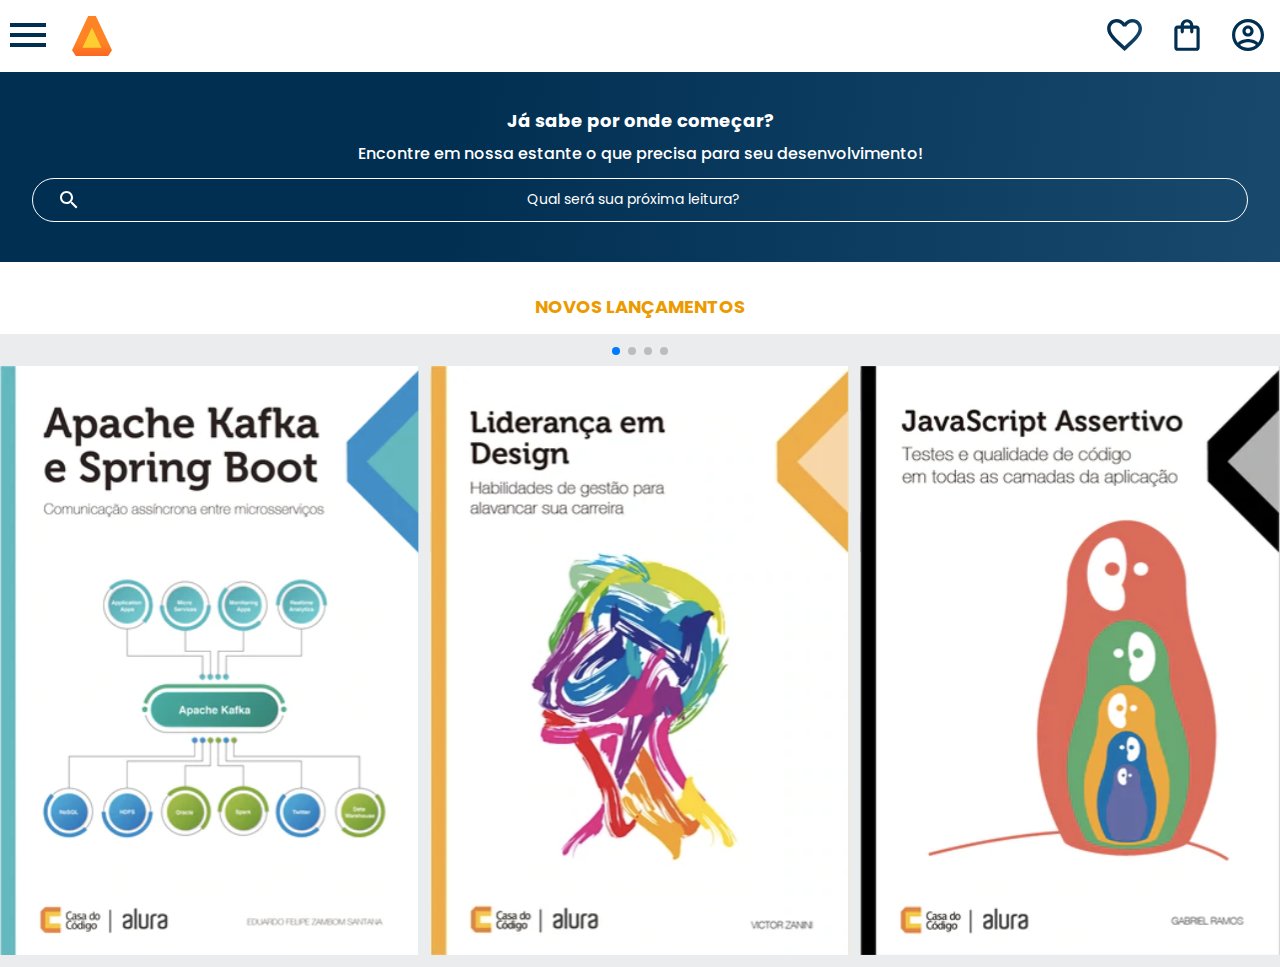
==== mobilefirst/index.html @ 25803c04 "aula 2 - div 3" ====
<!DOCTYPE html>
<html>

<head>
    <meta charset="UTF-8">
    <meta name="viewport" content="width=device-width, initial-scale=1.0">
    <title>AluraBooks</title>
    <link rel="stylesheet" href="reset.css">
    <link rel="preconnect" href="https://fonts.googleapis.com">
    <link rel="preconnect" href="https://fonts.gstatic.com" crossorigin>
    <link href="https://fonts.googleapis.com/css2?family=Poppins:wght@300;400;500;700&display=swap" rel="stylesheet">
    <link rel="stylesheet" href="https://cdn.jsdelivr.net/npm/swiper@11/swiper-bundle.min.css"/> <!--SWIPERJS-->
    <link rel="stylesheet" href="styles.css">
</head>

<body>
    <header class="cabeçalho">
        <div class="container">
            
            <input type="checkbox" id="menu" class="container__botao">
            <label for="menu">
                <span class="cabeçalho__menu-hamburguer container__imagem"></span>
            </label>

            <ul class="lista-menu">
                <li class="lista-menu__titulo">Categorias</li>

                <li class="lista-menu__item">
                    <a href="#" class="lista-menu__link">Programação</a>
                </li>

                <li class="lista-menu__item">
                    <a href="#" class="lista-menu__link">Front-end</a>
                </li>

                <li class="lista-menu__item">
                    <a href="#" class="lista-menu__link">Infraestrutura</a>
                </li>

                <li class="lista-menu__item">
                    <a href="#" class="lista-menu__link">Business</a>
                </li>

                <li class="lista-menu__item">
                    <a href="#" class="lista-menu__link">Design & UX</a>
                </li>
            </ul>

            <img src="assets/Logo.svg" alt="Logo da Alurabooks" class="container__imagem">
        </div>
        <div class="container">
            <a href="#">
                <img src="assets/Favoritos.svg" alt="Meus favoritos" class="container__imagem">
            </a>
            <a href="#">
                <img src="assets/Compras.svg" alt="Carrinhos de compras" class="container__imagem">
            </a>
            <a href="#">
                <img src="assets/Usuario.svg" alt="Meu perfil" class="container__imagem">
            </a>
        </div>
    </header>

    <section class="banner">
        <h2 class="banner__titulo">Já sabe por onde começar?</h2>
        <p class="banner__texto">Encontre em nossa estante o que precisa para seu desenvolvimento!</p>

        <input type="search" class="banner__pesquisa" placeholder="Qual será sua próxima leitura?">
    </section>
    
    <section class="carrossel">
        <h2 class="carrossel__titulo">Novos lançamentos</h2>

        <!--INICIO DO SWIPERJS EM HTML-->

        <!-- Slider main container -->
<div class="swiper">
    <!-- Additional required wrapper -->

    <!-- If we need pagination -->
    <div class="swiper-pagination"></div>

    <div class="swiper-wrapper">
      <!-- Slides -->
        <div class="swiper-slide">  <!--swiper 1-->
            <img src="assets/ApacheKafka.svg" alt="Livro sobre Apache Kafka e spring boot">
        </div>
        <div class="swiper-slide"> <!--swiper 2-->
            <img src="assets/Lideranc╠ºa.svg" alt="Livro sobre liderança em Design">
        </div>  
        <div class="swiper-slide"> <!--swiper 3-->
            <img src="assets/Javascript.svg" alt="Livro sobre JavaScript">
        </div>
        <div class="swiper-slide"> <!--swiper 4-->
            <img src="assets/Guia Front-end.svg" alt="Livro sobre guia de Front end">
        </div>
        <div class="swiper-slide"> <!--swiper 5-->
            <img src="assets/Portugol.svg" alt="Livro sobre Portugol">
        </div>
        <div class="swiper-slide"> <!--swiper 6-->
            <img src="assets/Acessibilidade.svg" alt="Livro sobre Assessibilidade">
        </div>
      ...
    </div>
  
    <!-- If we need navigation buttons -->
    <div class="swiper-button-prev"></div>
    <div class="swiper-button-next"></div>

  </div>
    </section>

    <script src="https://cdn.jsdelivr.net/npm/swiper@11/swiper-bundle.min.js"></script> <!--SWIPERJS-->
    <script> 
        const swiper = new Swiper('.swiper', {
    spaceBetween: 10,
    slidesPerView: 3,
    pagination: {
        el: '.swiper-pagination',
        type: 'bullets',
    },
});
    </script>

</body>

</html>
---- mobilefirst/styles.css ----
@import url("styles/header.css");
@import url("styles/banner.css");
@import url("styles/carrossel.css");

:root {
    --fundo: #EBECEE;
    --branco: #FFFFFF;
    --laranja: #EB9B00;
    --azul-degrade: linear-gradient(97.54deg, #002F52 35.49%, #326589 165.37%);
    --fonte-principal: "Poppins";
}

body {
    background-color: var(--fundo);
    font-family: var(--fonte-principal);
    font-size: 16px;
    font-weight: 400;
}
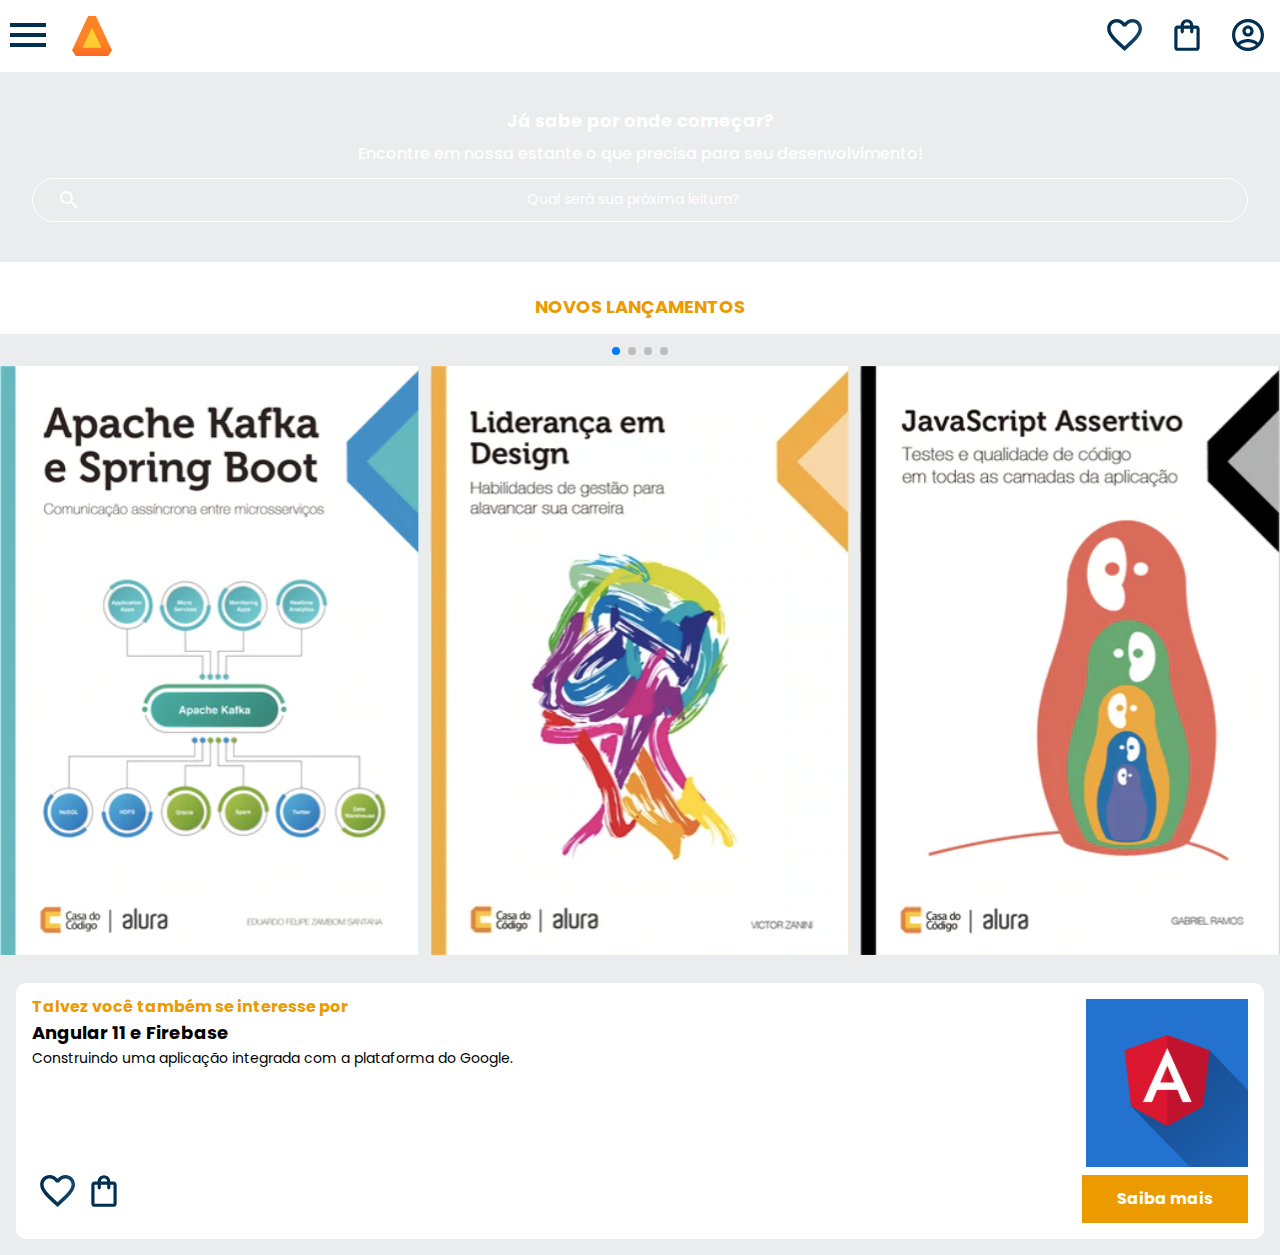
==== commit 89477332: "Add files via upload" ====
--- a/mobilefirst/index.html
+++ b/mobilefirst/index.html
@@ -107,7 +107,41 @@
     <div class="swiper-button-prev"></div>
     <div class="swiper-button-next"></div>
 
-  </div>
+</div>
+
+<!--CARD-->
+
+    <div class="card">
+
+         <!--1 linha-->
+        <div class="card__descricao">  
+            <div class="descicao">      <!--1 coluna-->
+                <h3 class="descricao__titulo">Talvez você também se interesse por</h3>
+                <h2 class="descricao__titulo-livro">Angular 11 e Firebase</h2>
+                <p class="descricao__texto">Construindo uma aplicação integrada com a plataforma do Google.</p>
+            </div>
+            <!--2 coluna-->
+            <img src="assets/Angular.svg" alt="Logo Angular" class="descricao__imagem">
+        </div>
+
+        <!--2 LINHA-->
+        <div class="card__botoes">
+        <!--1 COLUNA-->
+            <ul class="botoes">
+                <li class="botoes__item">
+                    <img src="assets/Favoritos.svg" alt="favoritar livro">
+                </li>
+                <li class="botoes__item">
+                    <img src="assets/Compras.svg" alt="adicionar livro ao carrinho de compras">
+                </li>
+            </ul>
+            <!--2 COLUNA-->
+
+            <a href="#" class="botoes__ancora">Saiba mais</a>
+        </div>
+
+    </div>
+
     </section>
 
     <script src="https://cdn.jsdelivr.net/npm/swiper@11/swiper-bundle.min.js"></script> <!--SWIPERJS-->
--- a/mobilefirst/styles.css
+++ b/mobilefirst/styles.css
@@ -6,7 +6,7 @@
     --fundo: #EBECEE;
     --branco: #FFFFFF;
     --laranja: #EB9B00;
-    --azul-degrade: linear-gradient(97.54deg, #002F52 35.49%, #326589 165.37%);
+    --azul--degrade: linear-gradient(97.54deg, #002F52 35.49%, #326589 165.37%);
     --fonte-principal: "Poppins";
 }
 
@@ -15,4 +15,6 @@
     font-family: var(--fonte-principal);
     font-size: 16px;
     font-weight: 400;
-}+}
+
+
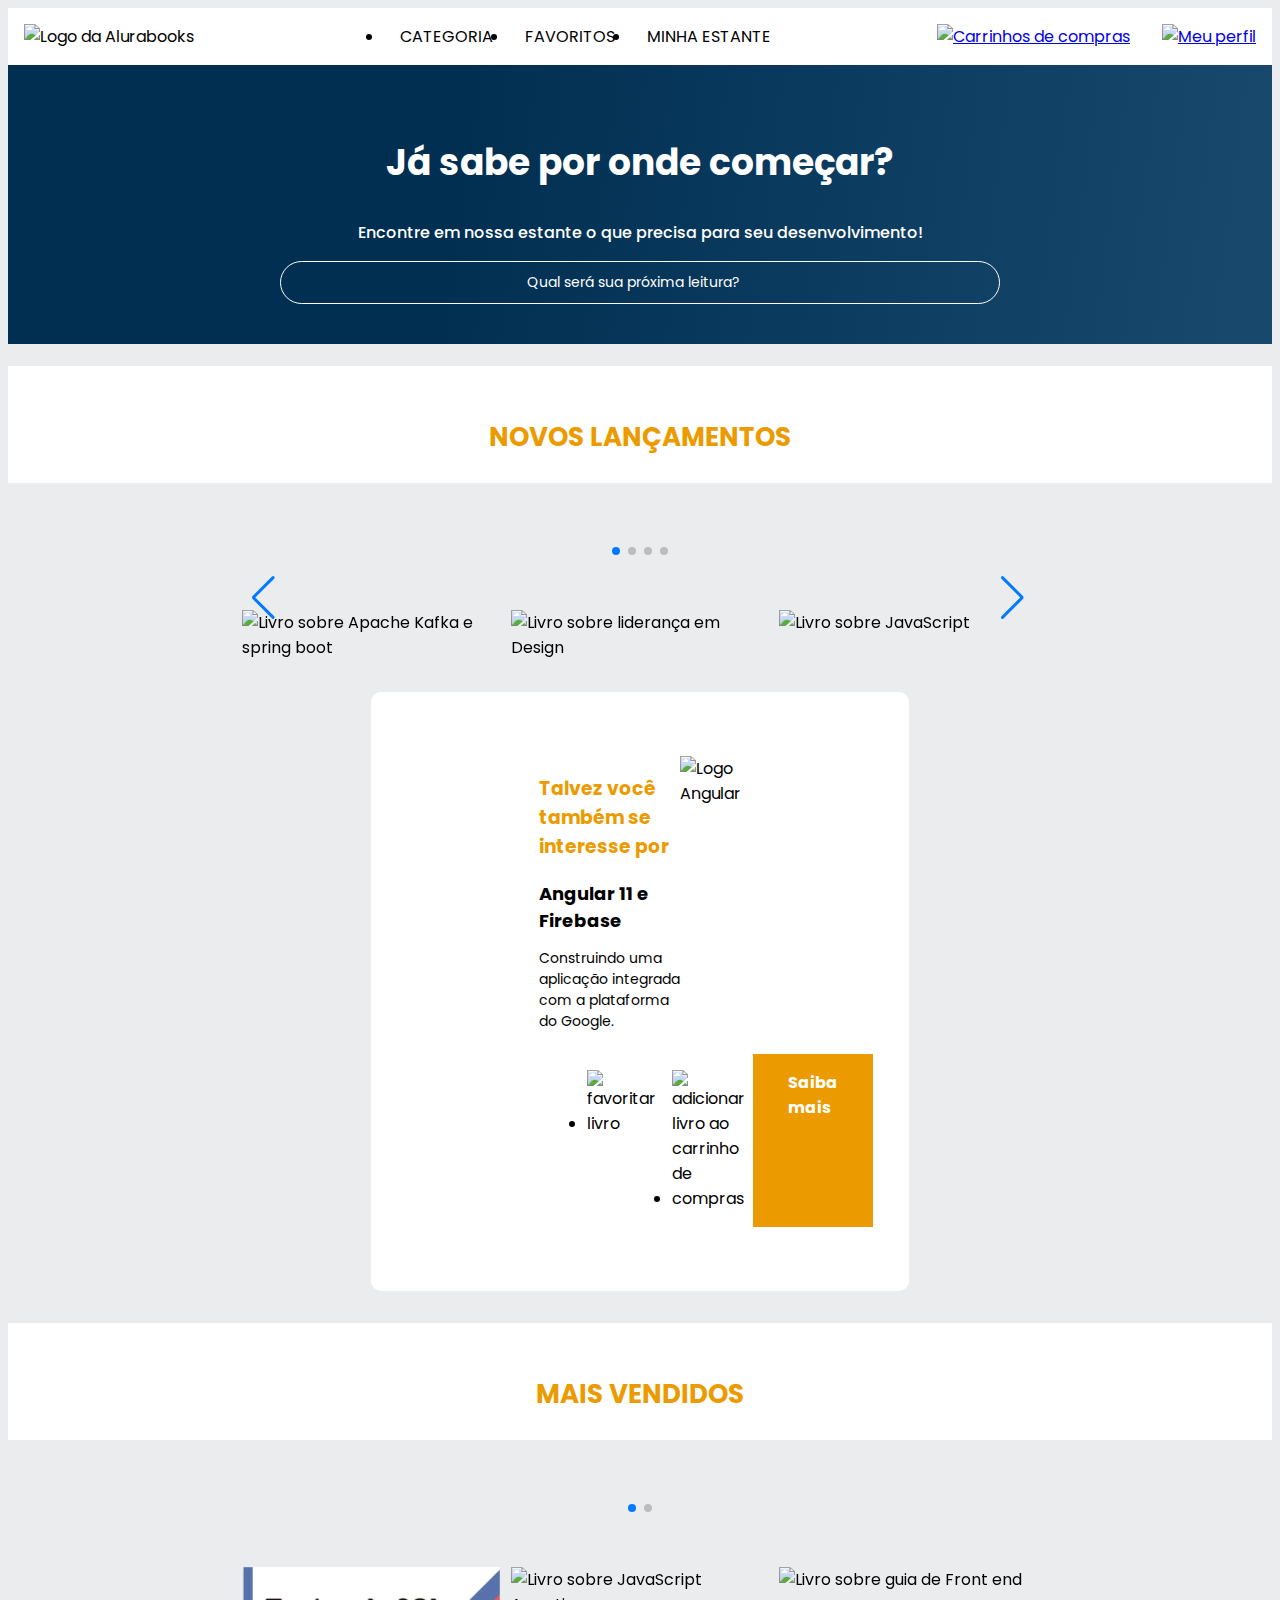
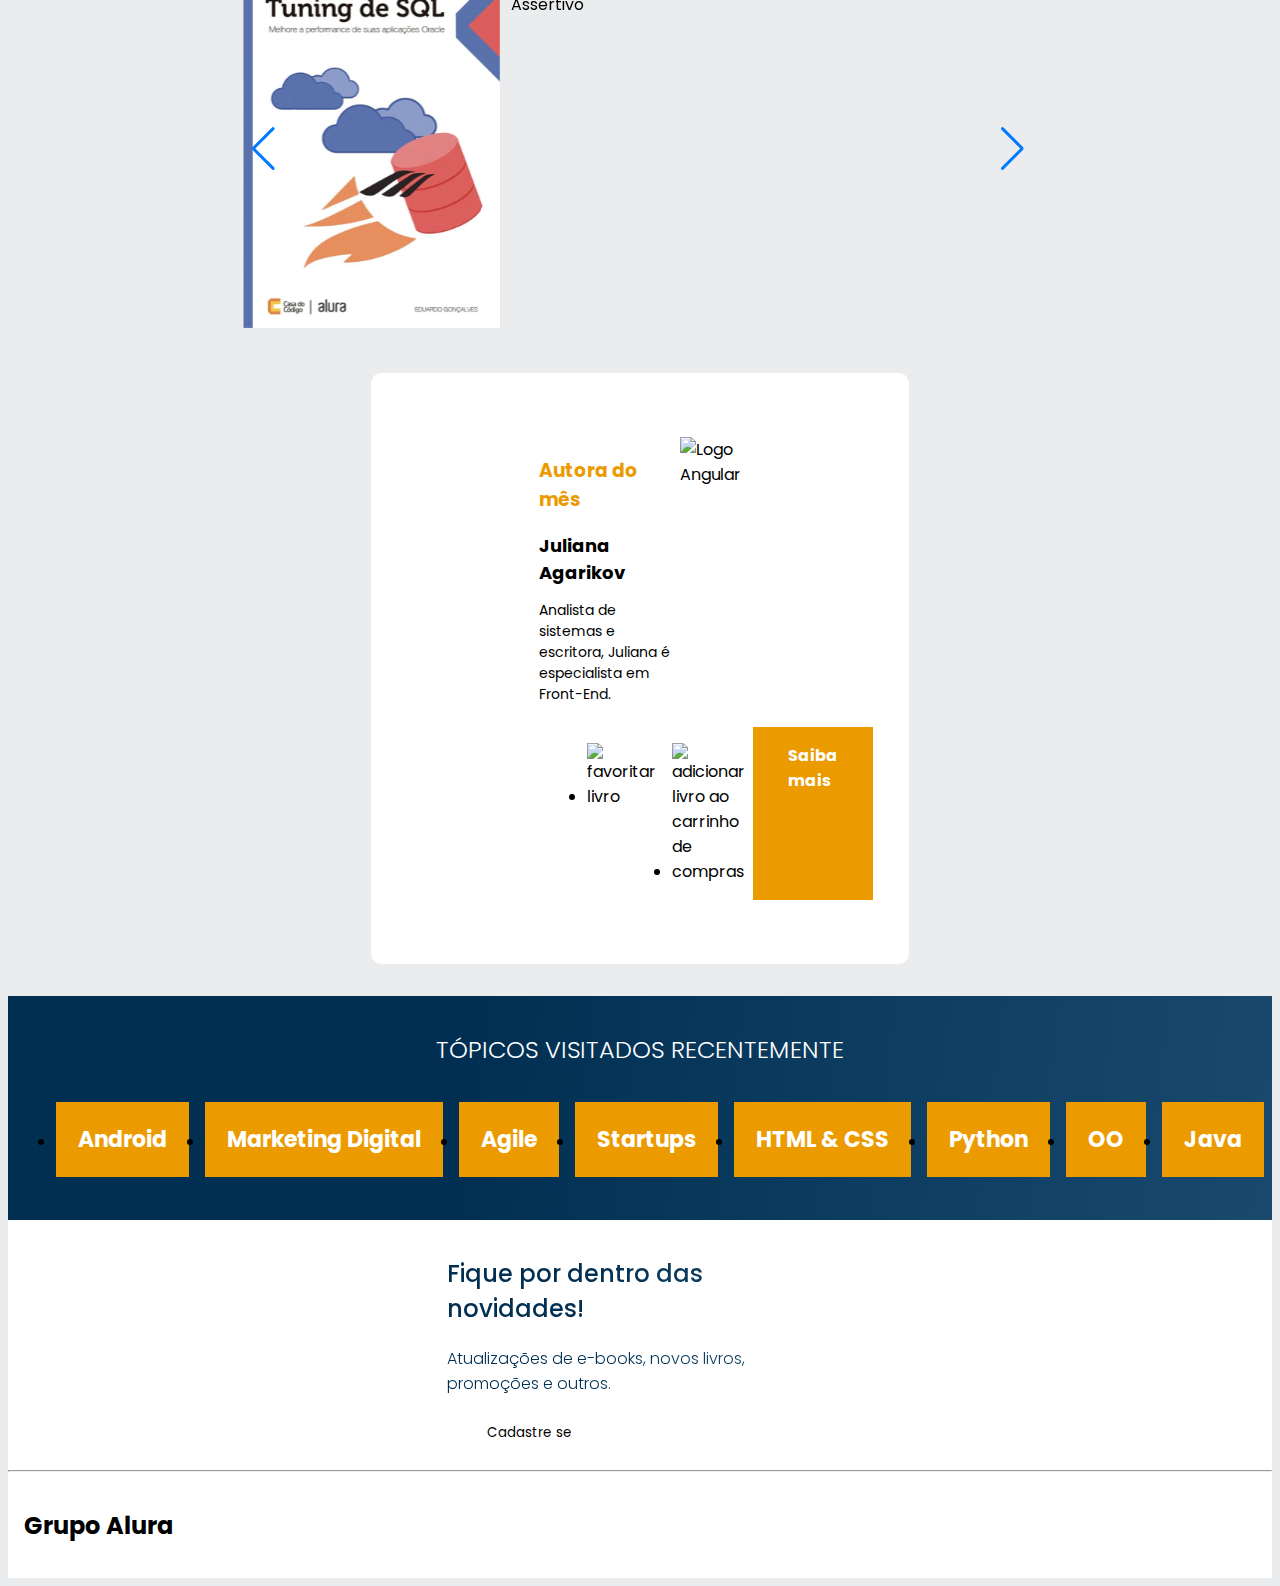
==== commit 6571514a: "Media Query - 1024px" ====
--- a/mobilefirst/index.html
+++ b/mobilefirst/index.html
@@ -9,15 +9,18 @@
     <link rel="preconnect" href="https://fonts.googleapis.com">
     <link rel="preconnect" href="https://fonts.gstatic.com" crossorigin>
     <link href="https://fonts.googleapis.com/css2?family=Poppins:wght@300;400;500;700&display=swap" rel="stylesheet">
+    <link href="https://fonts.googleapis.com/css2?family=Josefin+Sans:ital,wght@0,100..700;1,100..700&display=swap" rel="stylesheet">
     <link rel="stylesheet" href="https://cdn.jsdelivr.net/npm/swiper@11/swiper-bundle.min.css"/> <!--SWIPERJS-->
     <link rel="stylesheet" href="styles.css">
 </head>
 
 <body>
+
+    <!--CABECALHO-->
     <header class="cabeçalho">
         <div class="container">
             
-            <input type="checkbox" id="menu" class="container__botao">
+            <input type="checkbox" class="container__botao">
             <label for="menu">
                 <span class="cabeçalho__menu-hamburguer container__imagem"></span>
             </label>
@@ -47,10 +50,53 @@
             </ul>
 
             <img src="assets/Logo.svg" alt="Logo da Alurabooks" class="container__imagem">
-        </div>
+
+            <h1 class="container__titulo"><b class="container__titulo--negrito">Alura</b>Books</h1>
+        </div>
+
+        <ul class="opcoes">
+            <input type="checkbox" id="opcoes-menu" class="opcoes__botao">
+            <label for="opcoes-menu">
+            <li class="opcoes__item">Categoria</li>
+        </label>  
+<!--COMECO LISTA-->
+        <ul class="lista-menu">
+            <li class="lista-menu__item">
+                <a href="#" class="lista-menu__link">Programação</a>
+            </li>
+
+            <li class="lista-menu__item">
+                <a href="#" class="lista-menu__link">Front-end</a>
+            </li>
+
+            <li class="lista-menu__item">
+                <a href="#" class="lista-menu__link">Infraestrutura</a>
+            </li>
+
+            <li class="lista-menu__item">
+                <a href="#" class="lista-menu__link">Business</a>
+            </li>
+
+            <li class="lista-menu__item">
+                <a href="#" class="lista-menu__link">Design & UX</a>
+            </li>
+        </ul>
+
+        <!--LISTA FINAL-->
+
+
+            <li class="opcoes__item">Favoritos
+                <a href="#" class="opcoes__link"></a>
+            </li>
+
+            <li class="opcoes__item">Minha Estante
+                <a href="#" class="opcoes__link"></a>
+            </li>
+        </ul>
+
         <div class="container">
             <a href="#">
-                <img src="assets/Favoritos.svg" alt="Meus favoritos" class="container__imagem">
+                <img src="assets/Favoritos.svg" alt="Meus favoritos" class="container__imagem container__favoritos" >
             </a>
             <a href="#">
                 <img src="assets/Compras.svg" alt="Carrinhos de compras" class="container__imagem">
@@ -60,14 +106,19 @@
             </a>
         </div>
     </header>
-
+    <!--CABECALHO-->
+
+
+    <!--BANNER-->
     <section class="banner">
         <h2 class="banner__titulo">Já sabe por onde começar?</h2>
         <p class="banner__texto">Encontre em nossa estante o que precisa para seu desenvolvimento!</p>
 
         <input type="search" class="banner__pesquisa" placeholder="Qual será sua próxima leitura?">
     </section>
-    
+    <!--BANNER-->
+
+   <!--CORROSSEL LANCAMENTO--> 
     <section class="carrossel">
         <h2 class="carrossel__titulo">Novos lançamentos</h2>
 
@@ -100,7 +151,6 @@
         <div class="swiper-slide"> <!--swiper 6-->
             <img src="assets/Acessibilidade.svg" alt="Livro sobre Assessibilidade">
         </div>
-      ...
     </div>
   
     <!-- If we need navigation buttons -->
@@ -108,9 +158,11 @@
     <div class="swiper-button-next"></div>
 
 </div>
-
-<!--CARD-->
-
+    </section>
+    <!--CORROSSEL LANCAMENTO--> 
+
+    <!--CARD ANGULAR FIREBASE-->
+    <section class="card">
     <div class="card">
 
          <!--1 linha-->
@@ -143,6 +195,141 @@
     </div>
 
     </section>
+    <!--CARD ANGULAR FIREBASE-->
+
+    <!--CORROSSEL MAIS VENDIDOS--> 
+    <section class="carrossel">
+        <h2 class="carrossel__titulo">Mais Vendidos</h2>
+
+         <!--INICIO DO SWIPERJS EM HTML-->
+
+        <!-- Slider main container -->
+<div class="swiper">
+    <!-- Additional required wrapper -->
+
+    <!-- If we need pagination -->
+    <div class="swiper-pagination"></div>
+
+    <div class="swiper-wrapper">
+      <!-- Slides -->
+
+        <div class="swiper-slide"> <!--swiper 2-->
+            <img src="assets/Tuning.svg" alt="Livro sobre SQL">
+        </div>
+
+        <div class="swiper-slide"> <!--swiper 3-->
+            <img src="assets/Javascript.svg" alt="Livro sobre JavaScript Assertivo">
+        </div>
+
+        <div class="swiper-slide"> <!--swiper 4-->
+            <img src="assets/Guia Front-end.svg" alt="Livro sobre guia de Front end">
+        </div>
+
+        <div class="swiper-slide"> <!--swiper 6-->
+            <img src="assets/AngularFire.svg" alt="Livro sobre Angular 11 e Firebase">
+        </div>
+    </div>
+  
+    <!-- If we need navigation buttons -->
+    <div class="swiper-button-prev"></div>
+    <div class="swiper-button-next"></div>
+
+</div>
+    </section>
+    <!--CORROSSEL MAIS VENDIDOS-->
+
+    <!--CARD AUTORA DO MES-->
+    <section class="card">
+        <div class="card">
+    
+             <!--1 linha-->
+            <div class="card__descricao">  
+                <div class="descicao">      <!--1 coluna-->
+                    <h3 class="descricao__titulo">Autora do mês</h3>
+
+                    <h2 class="descricao__titulo-livro">Juliana Agarikov</h2>
+
+                    <p class="descricao__texto">Analista de sistemas e escritora, Juliana é especialista em Front-End.</p>
+                </div>
+                <!--2 coluna-->
+                <img src="assets/Perfil-escritora 1.svg" alt="Logo Angular" class="descricao__imagem">
+            </div>
+    
+            <!--2 LINHA-->
+            <div class="card__botoes">
+            <!--1 COLUNA-->
+                <ul class="botoes">
+                    <li class="botoes__item">
+                        <img src="assets/Favoritos.svg" alt="favoritar livro">
+                    </li>
+                    <li class="botoes__item">
+                        <img src="assets/Compras.svg" alt="adicionar livro ao carrinho de compras">
+                    </li>
+                </ul>
+                <!--2 COLUNA-->
+    
+                <a href="#" class="botoes__ancora">Saiba mais</a>
+            </div>
+    </section>
+    <!--CARD AUTORA DO MES-->
+
+    <!--TOPICOS VISITADOS RECENTEMENTES-->
+    <section class="topicos">
+        <h2 class="topicos__titulo">TÓPICOS VISITADOS RECENTEMENTE</h2>
+
+        <ul class="topicos__lista">
+            <li class="topicos__item">
+                <a href="#" class="topicos__link">Android</a>
+            </li>
+
+            <li class="topicos__item">
+                <a href="#" class="topicos__link">Marketing Digital</a>
+            </li>
+
+            <li class="topicos__item">
+                <a href="#" class="topicos__link">Agile</a>
+            </li>
+
+            <li class="topicos__item">
+                <a href="#" class="topicos__link">Startups</a>
+            </li>
+
+            <li class="topicos__item">
+                <a href="#" class="topicos__link">HTML & CSS</a>
+            </li>
+
+            <li class="topicos__item">
+                <a href="#" class="topicos__link">Python</a>
+            </li>
+
+            <li class="topicos__item">
+                <a href="#" class="topicos__link">OO</a>
+            </li>
+
+            <li class="topicos__item">
+                <a href="#" class="topicos__link">Java</a>
+            </li>
+        </ul>
+    </section>
+    <!--TOPICOS VISITADOS RECENTEMENTES-->
+
+    <!--CONTATO-->
+    <section class="contato">
+        <div class="contato__descricao">
+            <h2 class="contato__titulo">Fique por dentro das novidades!</h2>
+            <p class="contato__texto">Atualizações de e-books, novos livros, promoções e outros.</p>
+        <input type="email" placeholder="Cadastre seu e-mail" class="contato__email">
+        </div>
+    </section>
+    <!--CONTATO-->
+
+<hr/>
+
+    <!--RODAPE-->
+    <footer class="rodape">
+        <h2 class="rodape__titulo">Grupo Alura</h2>
+    </footer>
+    <!--RODAPE-->
 
     <script src="https://cdn.jsdelivr.net/npm/swiper@11/swiper-bundle.min.js"></script> <!--SWIPERJS-->
     <script> 
--- a/mobilefirst/styles.css
+++ b/mobilefirst/styles.css
@@ -1,19 +1,24 @@
 @import url("styles/header.css");
 @import url("styles/banner.css");
 @import url("styles/carrossel.css");
+@import url("styles/topicos.css");
+@import url("styles/contato.css");
+@import url("styles/rodape.css");
 
 :root {
     --fundo: #EBECEE;
     --branco: #FFFFFF;
     --laranja: #EB9B00;
-    --azul--degrade: linear-gradient(97.54deg, #002F52 35.49%, #326589 165.37%);
+    --preto: black;
+    --azul-degrade: linear-gradient(97.54deg, #002F52 35.49%, #326589 165.37%);
     --fonte-principal: "Poppins";
+    --fonte-secundaria: "Josefin Sans";
 }
 
 body {
     background-color: var(--fundo);
     font-family: var(--fonte-principal);
-    font-size: 16px;
+    font-size: 16px ;
     font-weight: 400;
 }
 
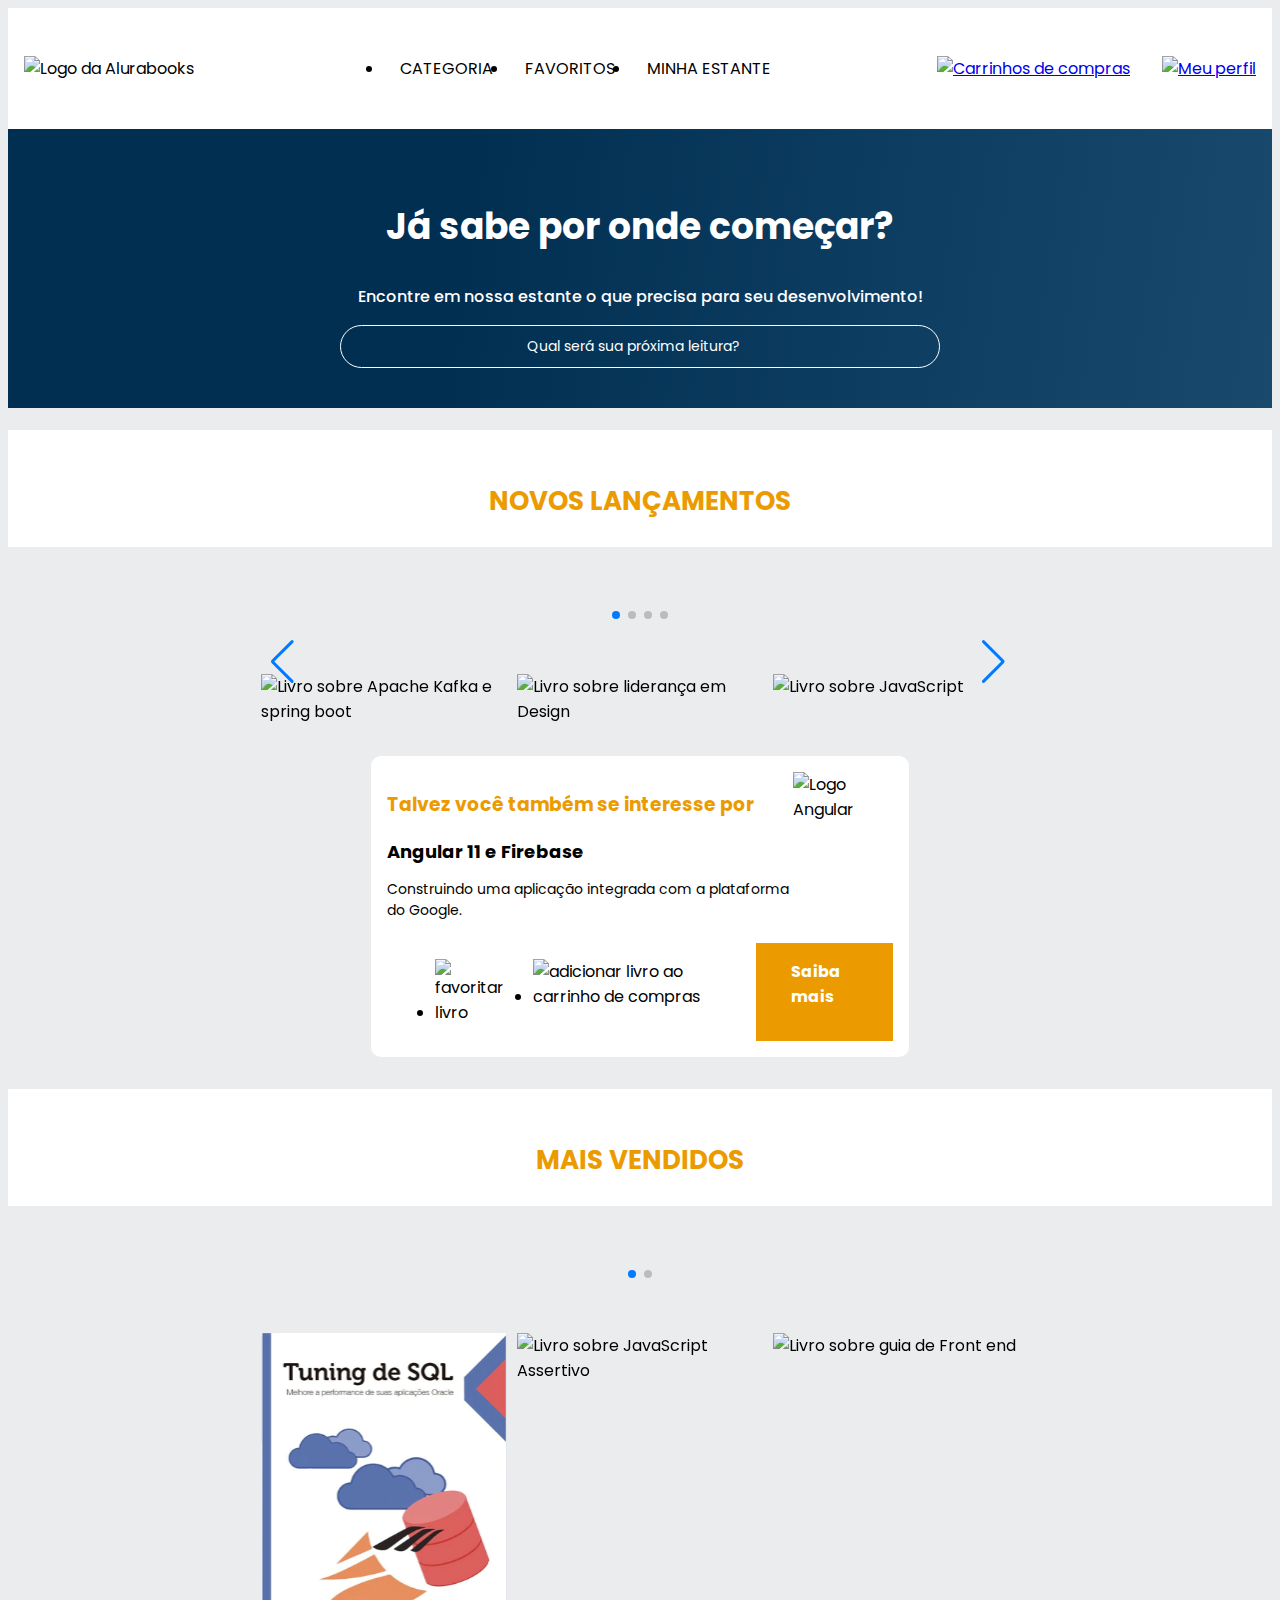
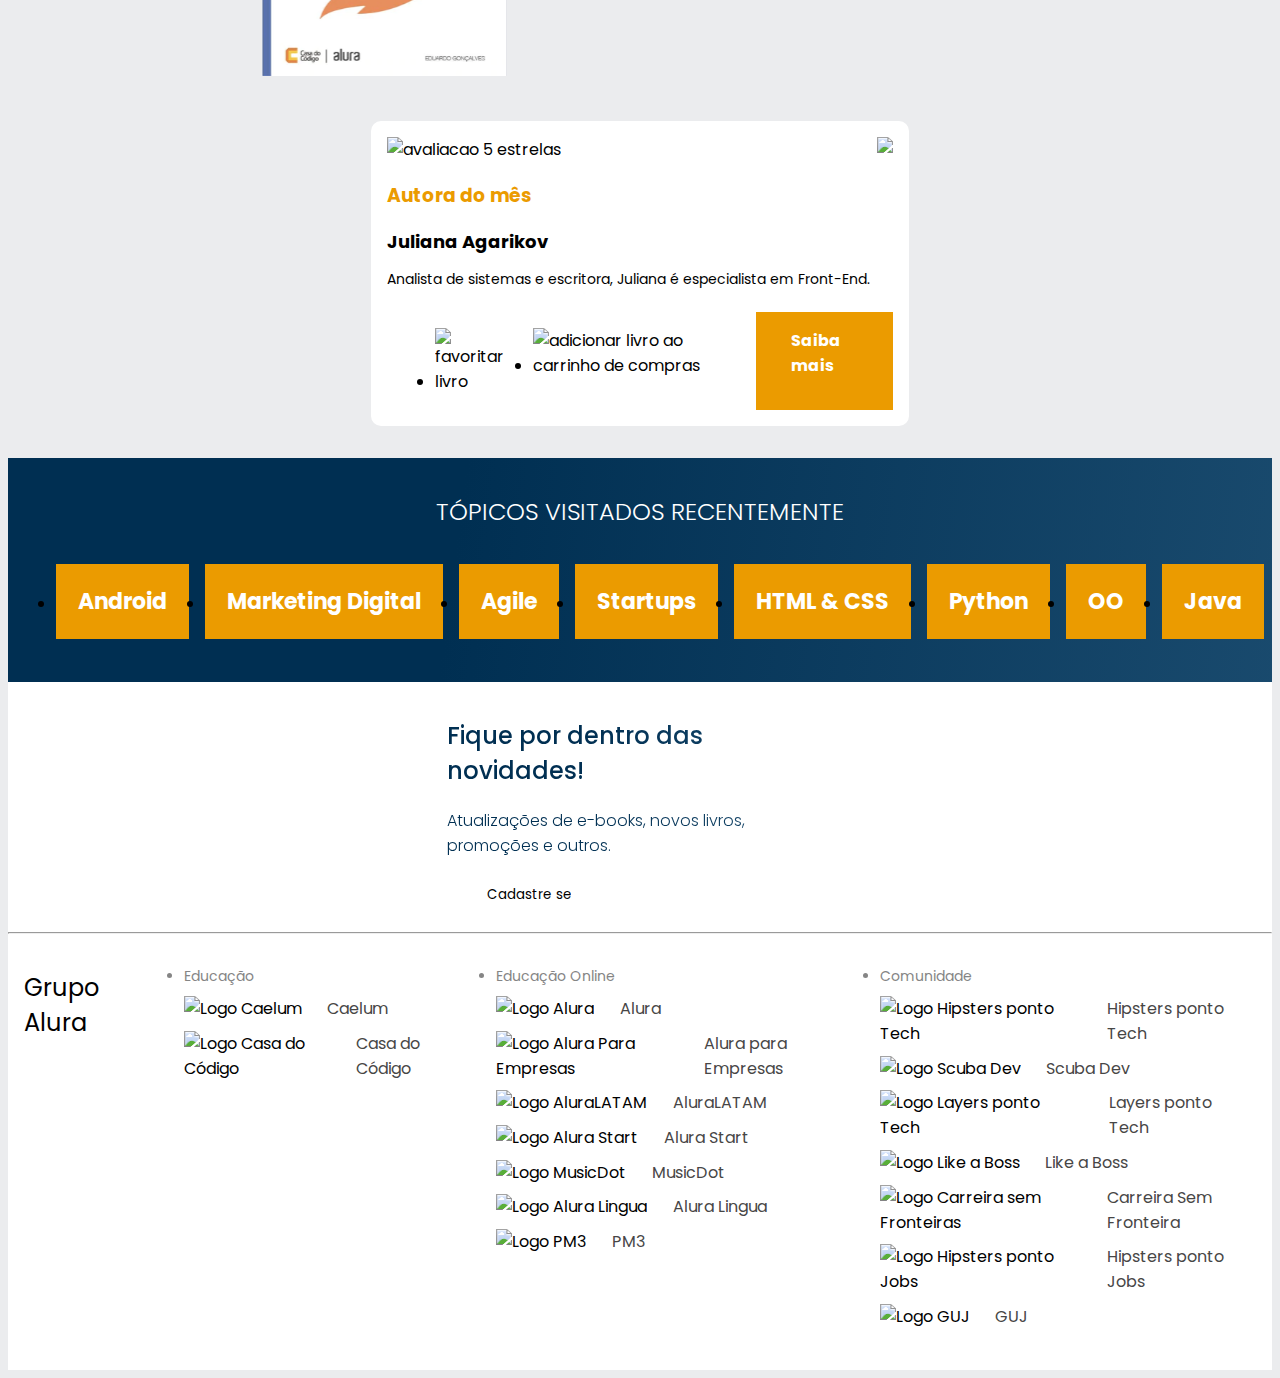
==== commit 0f4c4291: "pseudo-classes e combinadored" ====
--- a/mobilefirst/index.html
+++ b/mobilefirst/index.html
@@ -21,7 +21,7 @@
         <div class="container">
             
             <input type="checkbox" class="container__botao">
-            <label for="menu">
+            <label for="menu" class="container__rotulo">
                 <span class="cabeçalho__menu-hamburguer container__imagem"></span>
             </label>
 
@@ -56,7 +56,7 @@
 
         <ul class="opcoes">
             <input type="checkbox" id="opcoes-menu" class="opcoes__botao">
-            <label for="opcoes-menu">
+            <label for="opcoes-menu" class="opcoes__rotulo">
             <li class="opcoes__item">Categoria</li>
         </label>  
 <!--COMECO LISTA-->
@@ -81,28 +81,25 @@
                 <a href="#" class="lista-menu__link">Design & UX</a>
             </li>
         </ul>
-
         <!--LISTA FINAL-->
-
-
-            <li class="opcoes__item">Favoritos
-                <a href="#" class="opcoes__link"></a>
-            </li>
-
-            <li class="opcoes__item">Minha Estante
-                <a href="#" class="opcoes__link"></a>
-            </li>
+            <li class="opcoes__item"><a href="#" class="opcoes__link">Favoritos</a></li>
+
+            <li class="opcoes__item"><a href="#" class="opcoes__link">Minha Estante</a></li>
         </ul>
 
         <div class="container">
             <a href="#">
-                <img src="assets/Favoritos.svg" alt="Meus favoritos" class="container__imagem container__favoritos" >
+                <img src="assets/Favoritos.svg" alt="Meus favoritos" class="container__imagem container__favoritos">
             </a>
-            <a href="#">
+
+            <a href="#" class="container__link">
                 <img src="assets/Compras.svg" alt="Carrinhos de compras" class="container__imagem">
+                <p class="container__texto">Minha Sacola</p>
             </a>
-            <a href="#">
+
+            <a href="#" class="container__link">
                 <img src="assets/Usuario.svg" alt="Meu perfil" class="container__imagem">
+                <p class="container__texto">Meu Perfil</p>
             </a>
         </div>
     </header>
@@ -121,17 +118,12 @@
    <!--CORROSSEL LANCAMENTO--> 
     <section class="carrossel">
         <h2 class="carrossel__titulo">Novos lançamentos</h2>
-
-        <!--INICIO DO SWIPERJS EM HTML-->
-
-        <!-- Slider main container -->
-<div class="swiper">
-    <!-- Additional required wrapper -->
-
-    <!-- If we need pagination -->
-    <div class="swiper-pagination"></div>
-
-    <div class="swiper-wrapper">
+    <div class="carrossel__container">
+        <div class="swiper">
+    
+        <div class="swiper-pagination"></div>
+
+        <div class="swiper-wrapper"> 
       <!-- Slides -->
         <div class="swiper-slide">  <!--swiper 1-->
             <img src="assets/ApacheKafka.svg" alt="Livro sobre Apache Kafka e spring boot">
@@ -151,7 +143,7 @@
         <div class="swiper-slide"> <!--swiper 6-->
             <img src="assets/Acessibilidade.svg" alt="Livro sobre Assessibilidade">
         </div>
-    </div>
+        </div>
   
     <!-- If we need navigation buttons -->
     <div class="swiper-button-prev"></div>
@@ -162,7 +154,6 @@
     <!--CORROSSEL LANCAMENTO--> 
 
     <!--CARD ANGULAR FIREBASE-->
-    <section class="card">
     <div class="card">
 
          <!--1 linha-->
@@ -191,9 +182,8 @@
 
             <a href="#" class="botoes__ancora">Saiba mais</a>
         </div>
-
     </div>
-
+</div>
     </section>
     <!--CARD ANGULAR FIREBASE-->
 
@@ -204,13 +194,14 @@
          <!--INICIO DO SWIPERJS EM HTML-->
 
         <!-- Slider main container -->
-<div class="swiper">
+        <div class="carrossel__container">
+            <div class="swiper">
     <!-- Additional required wrapper -->
 
     <!-- If we need pagination -->
-    <div class="swiper-pagination"></div>
-
-    <div class="swiper-wrapper">
+        <div class="swiper-pagination"></div>
+
+     <div class="swiper-wrapper">
       <!-- Slides -->
 
         <div class="swiper-slide"> <!--swiper 2-->
@@ -230,29 +221,29 @@
         </div>
     </div>
   
-    <!-- If we need navigation buttons -->
-    <div class="swiper-button-prev"></div>
-    <div class="swiper-button-next"></div>
 
 </div>
     </section>
     <!--CORROSSEL MAIS VENDIDOS-->
 
     <!--CARD AUTORA DO MES-->
-    <section class="card">
+
+    <section class="carrossel">
         <div class="card">
     
              <!--1 linha-->
             <div class="card__descricao">  
-                <div class="descicao">      <!--1 coluna-->
+                <div class="descicao"> 
+                    <img src="assets/Estrelinhas.svg" alt="avaliacao 5 estrelas">     <!--1 coluna-->
                     <h3 class="descricao__titulo">Autora do mês</h3>
 
                     <h2 class="descricao__titulo-livro">Juliana Agarikov</h2>
 
                     <p class="descricao__texto">Analista de sistemas e escritora, Juliana é especialista em Front-End.</p>
                 </div>
+
                 <!--2 coluna-->
-                <img src="assets/Perfil-escritora 1.svg" alt="Logo Angular" class="descricao__imagem">
+                <img src="assets/Perfil-escritora 1.svg" class="descricao__imagem">
             </div>
     
             <!--2 LINHA-->
@@ -270,6 +261,8 @@
     
                 <a href="#" class="botoes__ancora">Saiba mais</a>
             </div>
+        </div>
+    </div>
     </section>
     <!--CARD AUTORA DO MES-->
 
@@ -325,9 +318,117 @@
 
 <hr/>
 
-    <!--RODAPE-->
+<!--RODAPE-->
     <footer class="rodape">
         <h2 class="rodape__titulo">Grupo Alura</h2>
+
+        <ul class="lista-rodape"> <!--PRIMEIRA COLUNA-->
+            <li class="lista-rodape__titulo">Educação</li> <!--TITULO PRIMEIRA COLUNA-->
+
+            <li class="lista-rodape__item"> <!--PRIMEIRO ITEM PRIMEIRA COLUNA-->
+                <img class="lista-rodape__img" src="assets/Caelum.svg" alt="Logo Caelum">
+                <a href="#" class="lista-rodape__link">Caelum</a>
+            </li>
+
+            <li class="lista-rodape__item"> <!--SEGUNDO ITEM PRIMEIRA COLUNA-->
+                <img src="assets/CasaDoCodigo.svg" alt="Logo Casa do Código" class="listem-rodape__img">
+                <a href="#" class="lista-rodape__link">Casa do Código</a>
+            </li>
+<!-- FIM PRIMEIRA COLUNA-->
+        </ul>
+
+        <ul class="lista-rodape"> <!--SEGUNDA COLUNA-->
+            <li class="lista-rodape__titulo">Educação Online</li>
+
+            <!--PRIMEIRO LINK-->
+            <li class="lista-rodape__item">
+                <img src="assets/Alura.svg" alt="Logo Alura" class="lista-rodape__img">
+                <a href="#" class="lista-rodape__link">Alura</a>
+            </li>
+
+            <!--SEGUNDO LINK-->
+            <li class="lista-rodape__item">
+                <img src="assets/AluraEmpresas.svg" alt="Logo Alura Para Empresas" class="lista-rodape__img">
+                <a href="#" class="lista-rodape__link">Alura para Empresas</a>
+            </li>
+
+            <!--TERCEIRO LINK-->
+            <li class="lista-rodape__item">
+                <img src="assets/AluraLATAM.svg" alt="Logo AluraLATAM" class="lista-rodape__img">
+                <a href="#" class="lista-rodape__link">AluraLATAM</a>
+            </li>
+
+            <!--QUARTO LINK-->
+            <li class="lista-rodape__item">
+                <img src="assets/AluraStart.svg" alt="Logo Alura Start" class="lista-rodape__img">
+                <a href="#" class="lista-rodape__link">Alura Start</a>
+            </li>
+
+            <!-- QUINTO LINK-->
+            <li class="lista-rodape__item">
+                <img src="assets/MusicDot.svg" alt="Logo MusicDot" class="lista-rodape__img">
+                <a href="#" class="lista-rodape__link">MusicDot</a>
+            </li>
+
+            <!--SEXTO LINK-->
+            <li class="lista-rodape__item">
+                <img src="assets/AluraLingua.svg" alt="Logo Alura Lingua" class="lista-rodape__img">
+                <a href="#" class="lista-rodape__link">Alura Lingua</a>
+            </li>
+
+            <!--SETIMO LINK-->
+            <li class="lista-rodape__item">
+                <img src="assets/PM3.svg" alt="Logo PM3" class="lista-rodape__img">
+                <a href="#" class="lista-rodape__link">PM3</a>
+            </li>
+
+        </ul>
+
+        <ul class="lista-rodape"> <!--TERCEIRA COLUNA-->
+            <li class="lista-rodape__titulo">Comunidade</li> 
+
+            <!--LINK-->
+            <li class="lista-rodape__item"> 
+                <img src="assets/HipstersTech.svg" alt="Logo Hipsters ponto Tech" class="lista-rodape__img">
+                <a href="#" class="lista-rodape__link">Hipsters ponto Tech</a>
+            </li>
+
+            <!--SEGUNDO LINK-->
+            <li class="lista-rodape__item"> 
+                <img src="assets/ScubaDev.svg" alt="Logo Scuba Dev" class="lista-rodape__img">
+                <a href="#" class="lista-rodape__link">Scuba Dev</a>
+            </li>
+
+            <!-- QUARTO LINK-->
+            <li class="lista-rodape__item"> 
+                <img src="assets/LayersTech.svg" alt="Logo Layers ponto Tech" class="lista-rodape__img">
+                <a href="#" class="lista-rodape__link"> Layers ponto Tech</a>
+            </li>
+
+            <!-- QUINTO LINK-->
+            <li class="lista-rodape__item"> 
+                <img src="assets/LikeABoss.svg" alt="Logo Like a Boss" class="lista-rodape__img">
+                <a href="#" class="lista-rodape__link">Like a Boss</a>
+            </li>
+
+            <!-- SEXTO LINK-->
+            <li class="lista-rodape__item"> 
+                <img src="assets/CarreiraSemFronteira.svg" alt="Logo Carreira sem Fronteiras" class="lista-rodape__img">
+                <a href="#" class="lista-rodape__link">Carreira Sem Fronteira</a>
+            </li>
+
+            <!-- SETIMO LINK-->
+            <li class="lista-rodape__item"> 
+                <img src="assets/HipstersJobs.svg" alt="Logo Hipsters ponto Jobs" class="lista-rodape__img">
+                <a href="#" class="lista-rodape__link">Hipsters ponto Jobs</a>
+            </li>
+
+            <!-- OITAVO LINK-->
+            <li class="lista-rodape__item"> 
+                <img src="assets/GUJ.svg" alt="Logo GUJ" class="lista-rodape__img">
+                <a href="#" class="lista-rodape__link">GUJ</a>
+            </li>
+        </ul>
     </footer>
     <!--RODAPE-->
 
--- a/mobilefirst/styles.css
+++ b/mobilefirst/styles.css
@@ -10,6 +10,8 @@
     --branco: #FFFFFF;
     --laranja: #EB9B00;
     --preto: black;
+    --cinza: #474646;
+    --cinza-claro: #858585;
     --azul-degrade: linear-gradient(97.54deg, #002F52 35.49%, #326589 165.37%);
     --fonte-principal: "Poppins";
     --fonte-secundaria: "Josefin Sans";
